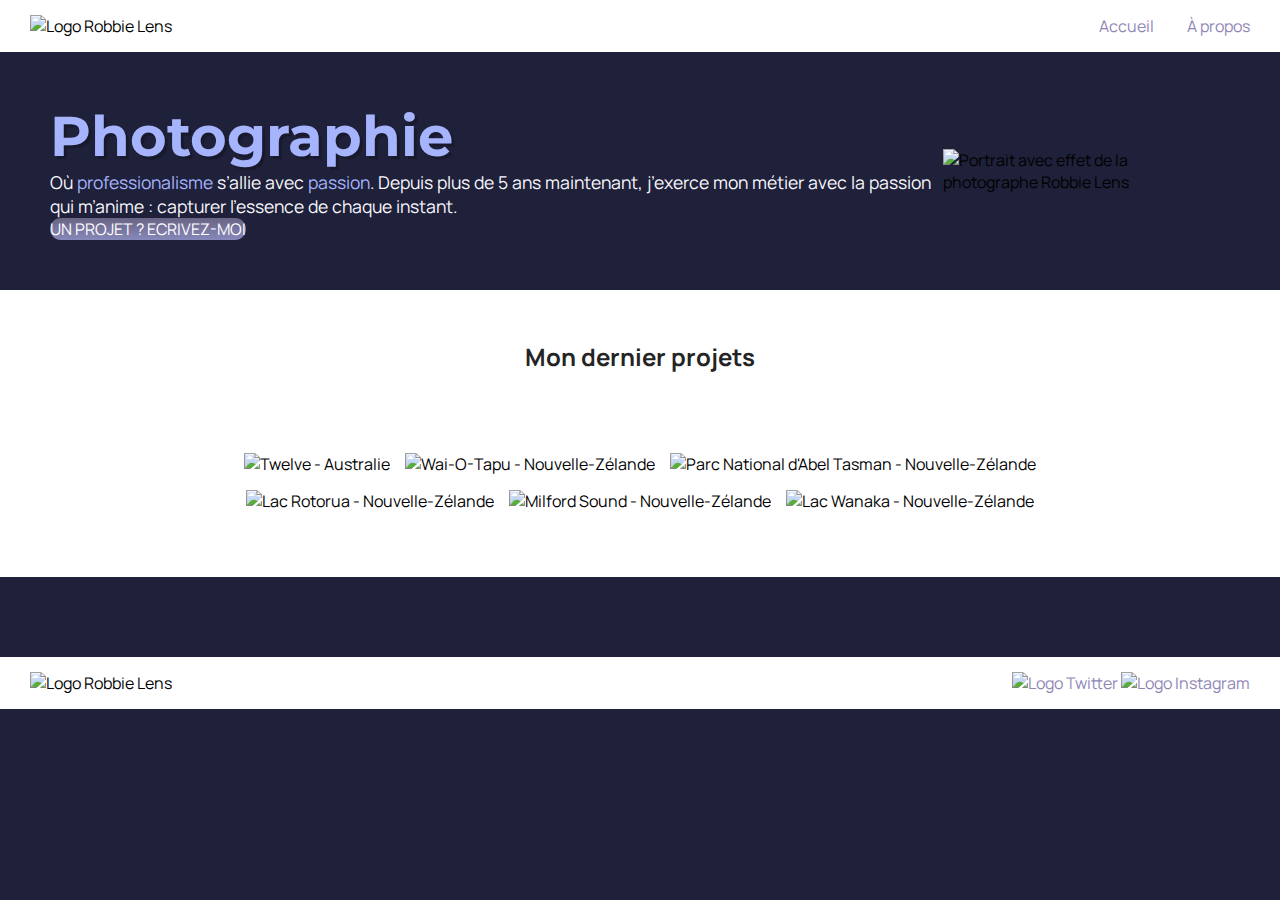
==== index.html @ 55c6f349 "Portfolio Robbie Lens - HTML CSS" ====
<!DOCTYPE html>
<html lang="fr">

<head>
    <meta charset="utf-8">
    <title>Accueil - Robbie Lens Photographie</title>
    <link href="style.css" rel="stylesheet">
    <link rel="preconnect" href="https://fonts.googleapis.com">
    <link rel="preconnect" href="https://fonts.gstatic.com" crossorigin>
    <link href="https://fonts.googleapis.com/css2?family=Montserrat:wght@100&display=swap" rel="stylesheet">
    <link href="https://fonts.googleapis.com/css2?family=Manrope&family=Montserrat:wght@100&display=swap" rel="stylesheet"> 

</head>

<body>
    <header>
        <nav>
            <img src="images/logo.png" alt="Logo Robbie Lens">
            <div>
                <a href="index.html" class="lien-icone">Accueil</a>
                <a href="a-propos.html" class="lien-icone">À propos</a>
            </div>
            
        </nav>
    </header>

    <main>
        <section class="accueil-introduction">
            <div>
                <h1>Photographie</h1>
                <p>
                    Où <em>professionalisme</em> s’allie avec <em>passion</em>. Depuis
                    plus de 5 ans maintenant, j’exerce mon métier avec la passion qui m’anime : capturer l’essence de chaque instant.
                </p>                
                <a href="" class="cta" >UN PROJET ? ECRIVEZ-MOI</a>
            </div>

            <div class="portrait">
                <img src="images/robbie-lens.png" alt="Portrait avec effet de la photographe Robbie Lens">
            </div>
                                
       </section>

        

        <section class="accueil-photos">
            <h2>Mon dernier projets</h2>

            <div class="galerie">
                <img src="images/element-1.png" alt="Twelve - Australie">
                <img src="images/element-2.png" alt="Wai-O-Tapu - Nouvelle-Zélande">
                <img src="images/element-3.png" alt="Parc National d'Abel Tasman - Nouvelle-Zélande">
            </div>
            <div class="galerie">
                <img src="images/element-4.png" alt="Lac Rotorua - Nouvelle-Zélande">
                <img src="images/element-5.png" alt="Milford Sound - Nouvelle-Zélande">
                <img src="images/element-6.png" alt="Lac Wanaka - Nouvelle-Zélande">
            </div>
            
            
        </section>

    </main>    
    <footer>        
            <img src="images/logo.png" alt="Logo Robbie Lens">
            <div>
                <a target="_blank" href="https://twitter.com/" class="lien-icone">
                    <img src="images/twitter.png" alt="Logo Twitter">
                </a>
                <a target="_blank" href="https://www.instagram.com/" class="lien-icone">
                    <img src="images/instagram.png" alt="Logo Instagram">
                </a>
            </div>
    </footer>
    
</body>

</html>
---- style.css ----
*{
    margin: 0px;
}

body{
    font-family: 'Manrope', sans-serif;
    font-size: 1em;
    background-color: #1f2039;
}

a{
    color: #8e86b5;
    text-decoration: none;
    
  }
  
em {
    color: #a5b4fc;
    font-style: normal;
  }

h1{
    color : #A5B4FC;
    font-size: 3.5em;
    font-family: 'Montserrat', sans-serif;
    text-shadow: 3px 3px 0px rgba(0,0,0,0.2);
}

h2{
    color : #f9f8ff;
}
p, li{
    
    font-size: 1.1em;
    color: #f9f8ff;
    
}

header, footer{
    background-color: white;
    padding: 15px 30px;
   
}

.cta{
    background: linear-gradient(#696484, #8788BA);
    border-radius: 50px;
    color: white;
    margin-top: 50px;
    
    
}

a:hover{
    text-decoration: underline;
}

.cta:hover{
    background: linear-gradient(#696484,#8788BA);
    text-decoration: none;

}

.lien-icone:hover{
    opacity : 0.5;
}

.carre-contenu{
   border-right: 1xp solid #8e86b5; 
   border-bottom: 1xp solid #8e86b5;
   padding: 50px;
}

.carre-contenu h2 {
    margin-top: 30px;
}

.carre-contenu ul{
    margin-top: 30px;
}

section{
    padding: 50px;
}

.a-propos-main{
    width: 50%;
    margin:auto;
}

footer, nav{
    display:flex;
    flex-direction: row;
    align-items: center;
    justify-content: space-between;
}

nav a{
    margin-left: 30px;
}

.accueil-photos{
    background-color: white;
    text-align: center;
    margin-bottom: 80px;
}

.accueil-photos h2{
    color: #242424;
    text-align: center;
    margin-bottom: 80px;
}

.accueil-photos div{
    display: flex;
    flex-direction: row;
    gap: 15px;
    justify-content: center;
    margin-bottom: 15px;
}

.accueil-introduction {
    display: flex;
    flex-direction: row;
    width: 90%;
    align-items: center;
      
  }
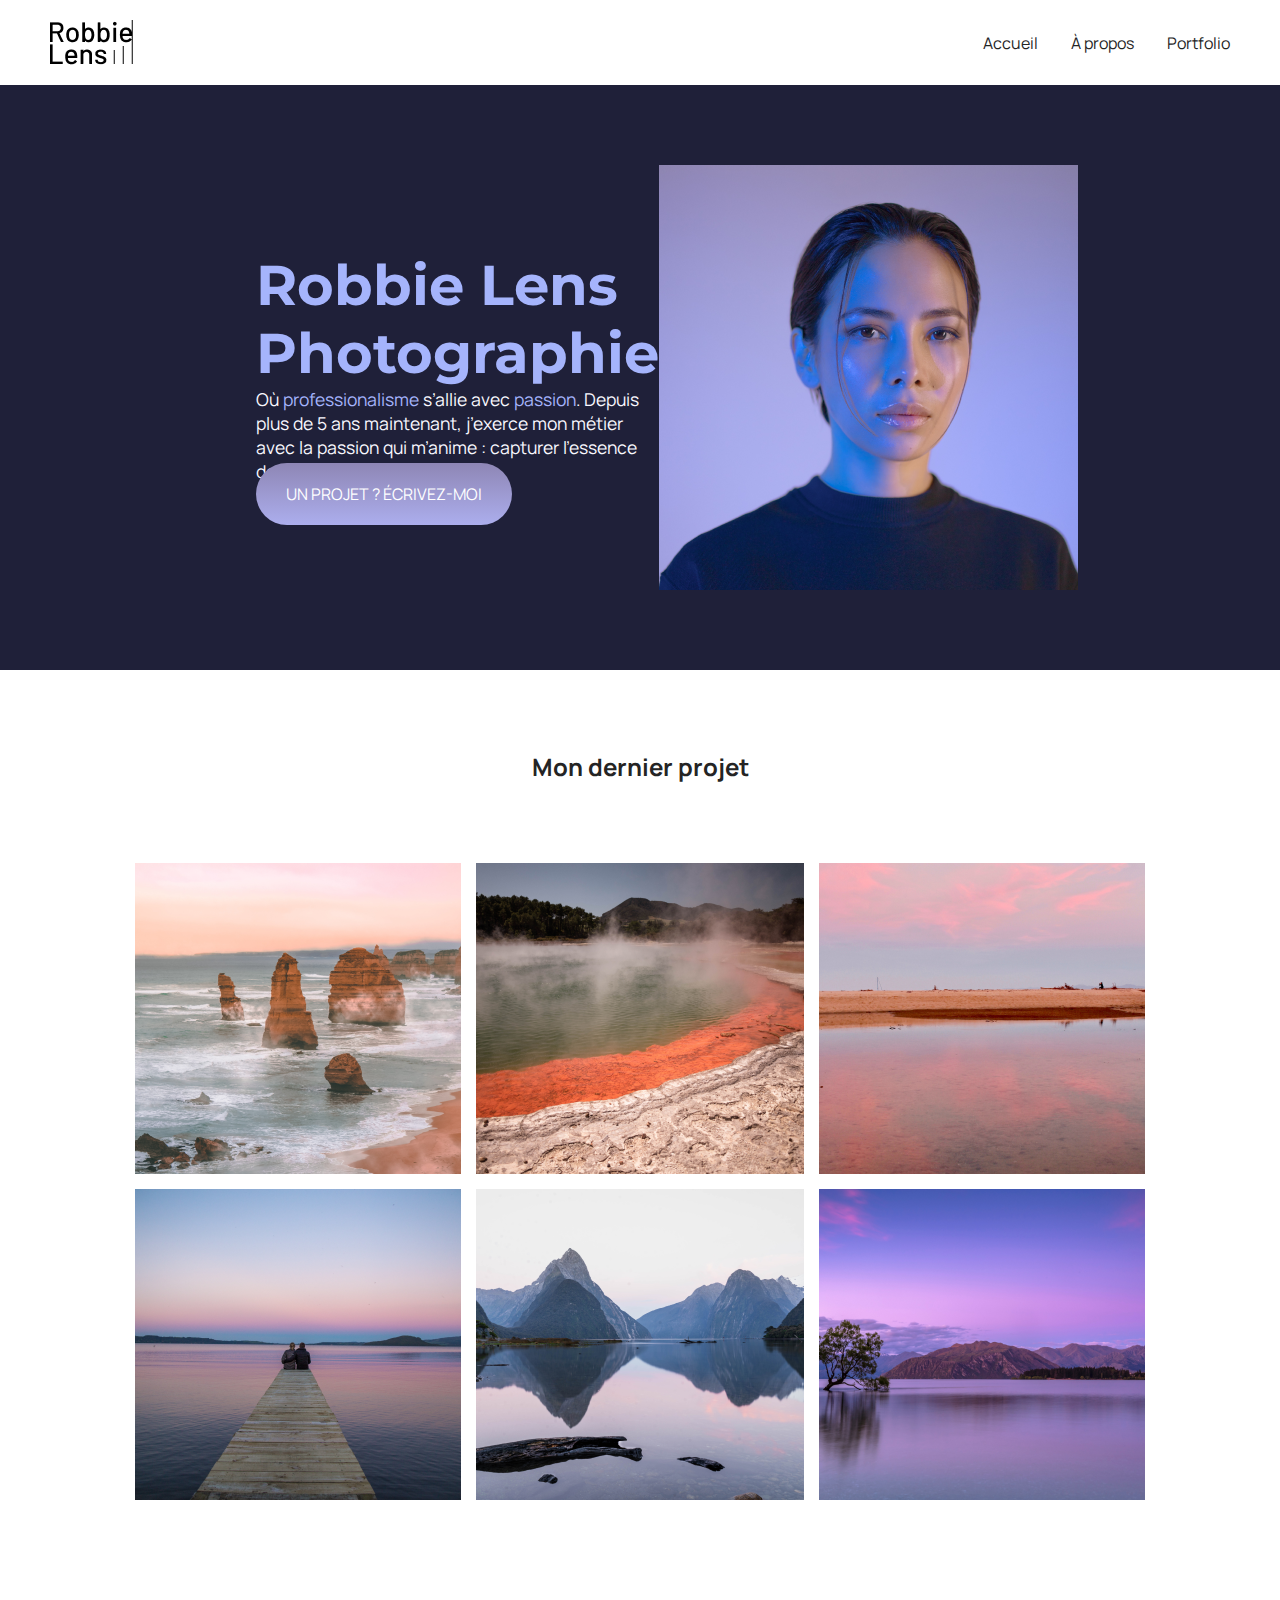
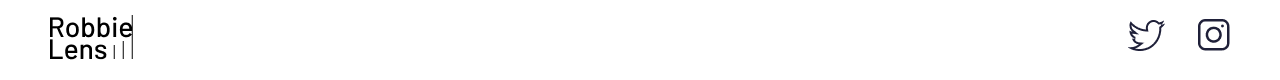
==== commit 41a3f50d: "Ajout page Portfolio + Grid Css" ====
--- a/index.html
+++ b/index.html
@@ -2,77 +2,63 @@
 <html lang="fr">
 
 <head>
-    <meta charset="utf-8">
+    <meta charset="utf-8" >
     <title>Accueil - Robbie Lens Photographie</title>
-    <link href="style.css" rel="stylesheet">
+    <link href="style.css" rel="stylesheet" >
     <link rel="preconnect" href="https://fonts.googleapis.com">
     <link rel="preconnect" href="https://fonts.gstatic.com" crossorigin>
-    <link href="https://fonts.googleapis.com/css2?family=Montserrat:wght@100&display=swap" rel="stylesheet">
-    <link href="https://fonts.googleapis.com/css2?family=Manrope&family=Montserrat:wght@100&display=swap" rel="stylesheet"> 
-
+    <link href="https://fonts.googleapis.com/css2?family=Manrope&family=Montserrat&display=swap" rel="stylesheet">
 </head>
 
 <body>
     <header>
         <nav>
-            <img src="images/logo.png" alt="Logo Robbie Lens">
+            <img src="Image/logo.png" alt="Logo Robbie Lens" >
             <div>
-                <a href="index.html" class="lien-icone">Accueil</a>
-                <a href="a-propos.html" class="lien-icone">À propos</a>
+                <a href="index.html">Accueil</a>
+                <a href="a-propos.html">À propos</a>
+                <a href="portfolio.html">Portfolio</a>
             </div>
-            
         </nav>
     </header>
-
     <main>
         <section class="accueil-introduction">
             <div>
-                <h1>Photographie</h1>
+                <h1>Robbie Lens Photographie</h1>
                 <p>
                     Où <em>professionalisme</em> s’allie avec <em>passion</em>. Depuis
-                    plus de 5 ans maintenant, j’exerce mon métier avec la passion qui m’anime : capturer l’essence de chaque instant.
-                </p>                
-                <a href="" class="cta" >UN PROJET ? ECRIVEZ-MOI</a>
+                    plus de 5 ans maintenant, j’exerce mon métier avec la passion
+                    qui m’anime : capturer l’essence de chaque instant.
+                </p>
+                <a href="" class="cta">UN PROJET ? ÉCRIVEZ-MOI</a>
             </div>
-
-            <div class="portrait">
-                <img src="images/robbie-lens.png" alt="Portrait avec effet de la photographe Robbie Lens">
+            <img src="Image/robbie-lens.png" alt="Portrait avec effet de la photographe Robbie Lens" >
+        </section>
+        <section class="accueil-photos">
+            <h2>Mon dernier projet</h2>
+            <div>
+                <img src="Image/element-1.png" alt="Twelve apostles - Australie" >
+                <img src="Image/element-2.png" alt="Wai-O-Tapu - Nouvelle-Zélande" >
+                <img src="Image/element-3.png" alt="Parc National d’Abel Tasman - Nouvelle-Zélande" >
             </div>
-                                
-       </section>
-
-        
-
-        <section class="accueil-photos">
-            <h2>Mon dernier projets</h2>
-
-            <div class="galerie">
-                <img src="images/element-1.png" alt="Twelve - Australie">
-                <img src="images/element-2.png" alt="Wai-O-Tapu - Nouvelle-Zélande">
-                <img src="images/element-3.png" alt="Parc National d'Abel Tasman - Nouvelle-Zélande">
+            <div>
+                <img src="Image/element-4.png" alt="Lac Rotorua - Nouvelle-Zélande" >
+                <img src="Image/element-5.png" alt="Milford Sound - Nouvelle-Zélande" >
+                <img src="Image/element-6.png" alt="Lac Wanaka - Nouvelle-Zélande" >
             </div>
-            <div class="galerie">
-                <img src="images/element-4.png" alt="Lac Rotorua - Nouvelle-Zélande">
-                <img src="images/element-5.png" alt="Milford Sound - Nouvelle-Zélande">
-                <img src="images/element-6.png" alt="Lac Wanaka - Nouvelle-Zélande">
-            </div>
-            
-            
         </section>
-
-    </main>    
-    <footer>        
-            <img src="images/logo.png" alt="Logo Robbie Lens">
-            <div>
-                <a target="_blank" href="https://twitter.com/" class="lien-icone">
-                    <img src="images/twitter.png" alt="Logo Twitter">
-                </a>
-                <a target="_blank" href="https://www.instagram.com/" class="lien-icone">
-                    <img src="images/instagram.png" alt="Logo Instagram">
-                </a>
-            </div>
+    </main>
+    <footer>
+        <img src="Image/logo.png" alt="Logo Robbie Lens" >
+        <div>
+            <a target="_blank" href="https://twitter.com/" class="lien-icone">
+                <img src="Image/twitter.png" alt="Logo Twitter" >
+            </a>
+            <a target="_blank" href="https://www.instagram.com/" class="lien-icone">
+                <img src="Image/instagram.png" alt="Logo Instagram" >
+            </a>
+        </div>
     </footer>
-    
 </body>
 
-</html>+</html>
--- a/style.css
+++ b/style.css
@@ -1,128 +1,166 @@
-*{
-    margin: 0px;
+* {
+  margin: 0;
 }
 
-body{
-    font-family: 'Manrope', sans-serif;
-    font-size: 1em;
-    background-color: #1f2039;
+body {
+  font-family: 'Manrope', sans-serif;
+  font-size: 1em;
+  background-color: #1f2039;
 }
 
-a{
-    color: #8e86b5;
-    text-decoration: none;
-    
-  }
-  
-em {
-    color: #a5b4fc;
-    font-style: normal;
-  }
-
-h1{
-    color : #A5B4FC;
-    font-size: 3.5em;
-    font-family: 'Montserrat', sans-serif;
-    text-shadow: 3px 3px 0px rgba(0,0,0,0.2);
+a {
+  color: #242424;
+  text-decoration: none;
 }
 
-h2{
-    color : #f9f8ff;
-}
-p, li{
-    
-    font-size: 1.1em;
-    color: #f9f8ff;
-    
+em {
+  color: #a5b4fc;
+  font-style: normal;
 }
 
-header, footer{
-    background-color: white;
-    padding: 15px 30px;
-   
+h1 {
+  font-size: 3.5em;
+  color: #a5b4fc;
+  font-family: 'Montserrat', sans-serif;
 }
 
-.cta{
-    background: linear-gradient(#696484, #8788BA);
-    border-radius: 50px;
-    color: white;
-    margin-top: 50px;
-    
-    
+h2 {
+  color: #f9f8ff;
 }
 
-a:hover{
-    text-decoration: underline;
+p,
+li {
+  font-size: 1.1em;
+  color: #f9f8ff;
 }
 
-.cta:hover{
-    background: linear-gradient(#696484,#8788BA);
-    text-decoration: none;
+header,
+footer {
+  background-color: white;
+  padding: 20px 50px;
+}
+
+.cta {
+  background: linear-gradient(#8e86b5, #acaeed);
+  color: white;
+  border-radius: 50px;
+  padding: 20px 30px;
+}
+
+a:hover {
+  text-decoration: underline;
+}
+
+.cta:hover {
+  background: linear-gradient(#696484, #8788ba);
+  text-decoration: none;
+}
+
+.lien-icone {
+  margin-left: 30px;
+}
+
+.lien-icone:hover {
+  opacity: 0.5;
+}
+
+.carre-contenu {
+  border-right: 1px solid #8e86b5;
+  border-bottom: 1px solid #8e86b5;
+  padding: 50px;
+}
+
+.carre-contenu h2 {
+  margin-top: 30px;
+}
+
+.carre-contenu ul {
+  margin-top: 30px;
+}
+
+section {
+  padding: 80px;
+}
+
+.a-propos-main {
+  width: 50%;
+  margin: auto;
+}
+
+footer,
+nav {
+  display: flex;
+  flex-direction: row;
+  align-items: center;
+  justify-content: space-between;
+}
+
+nav a {
+  margin-left: 30px;
+}
+
+.accueil-photos {
+  background-color: white;
+  padding: 80px;
+}
+
+.accueil-photos h2 {
+  color: #242424;
+  text-align: center;
+  margin-bottom: 80px;
+}
+
+.accueil-photos div {
+  display: flex;
+  flex-direction: row;
+  gap: 15px;
+  justify-content: center;
+  margin-bottom: 15px;
+}
+
+.accueil-introduction {
+  display: flex;
+  flex-direction: row;
+  width: 60%;
+  align-items: center;
+  margin: auto;
+}
+
+
+
+.portfolio-section-photos h2 {
+  color: #242424;
+  margin: 50px;
+}
+
+.portfolio-section-photos{
+  background: white;
+  padding: 80px;
+}
+
+.grid-paysages img,
+.grid-portraits img {
+  width: 100%;
+  height: 100%;
+  /* Même si vous ne connaissez pas cette propriété, vous en aurez besoin pour permettre aux images de respecter les dimensions de la grid CSS */
+  object-fit: cover;
+}
+
+.grid-paysages{
+  max-width: fit-content;
+
+  display: grid;
+  grid-template-columns: repeat(3, 1fr);
+  grid-template-rows: repeat(3, 300px);
+  grid-gap: 15px;
 
 }
 
-.lien-icone:hover{
-    opacity : 0.5;
-}
-
-.carre-contenu{
-   border-right: 1xp solid #8e86b5; 
-   border-bottom: 1xp solid #8e86b5;
-   padding: 50px;
-}
-
-.carre-contenu h2 {
-    margin-top: 30px;
-}
-
-.carre-contenu ul{
-    margin-top: 30px;
-}
-
-section{
-    padding: 50px;
-}
-
-.a-propos-main{
-    width: 50%;
-    margin:auto;
-}
-
-footer, nav{
-    display:flex;
-    flex-direction: row;
-    align-items: center;
-    justify-content: space-between;
-}
-
-nav a{
-    margin-left: 30px;
-}
-
-.accueil-photos{
-    background-color: white;
-    text-align: center;
-    margin-bottom: 80px;
-}
-
-.accueil-photos h2{
-    color: #242424;
-    text-align: center;
-    margin-bottom: 80px;
-}
-
-.accueil-photos div{
-    display: flex;
-    flex-direction: row;
-    gap: 15px;
-    justify-content: center;
-    margin-bottom: 15px;
-}
-
-.accueil-introduction {
-    display: flex;
-    flex-direction: row;
-    width: 90%;
-    align-items: center;
-      
-  }+.grid-portraits{
+  
+  display: grid;
+  grid-template-columns: repeat(3, 1fr);
+  grid-template-rows: repeat(2, 300px);
+  grid-gap: 15px;
+  
+}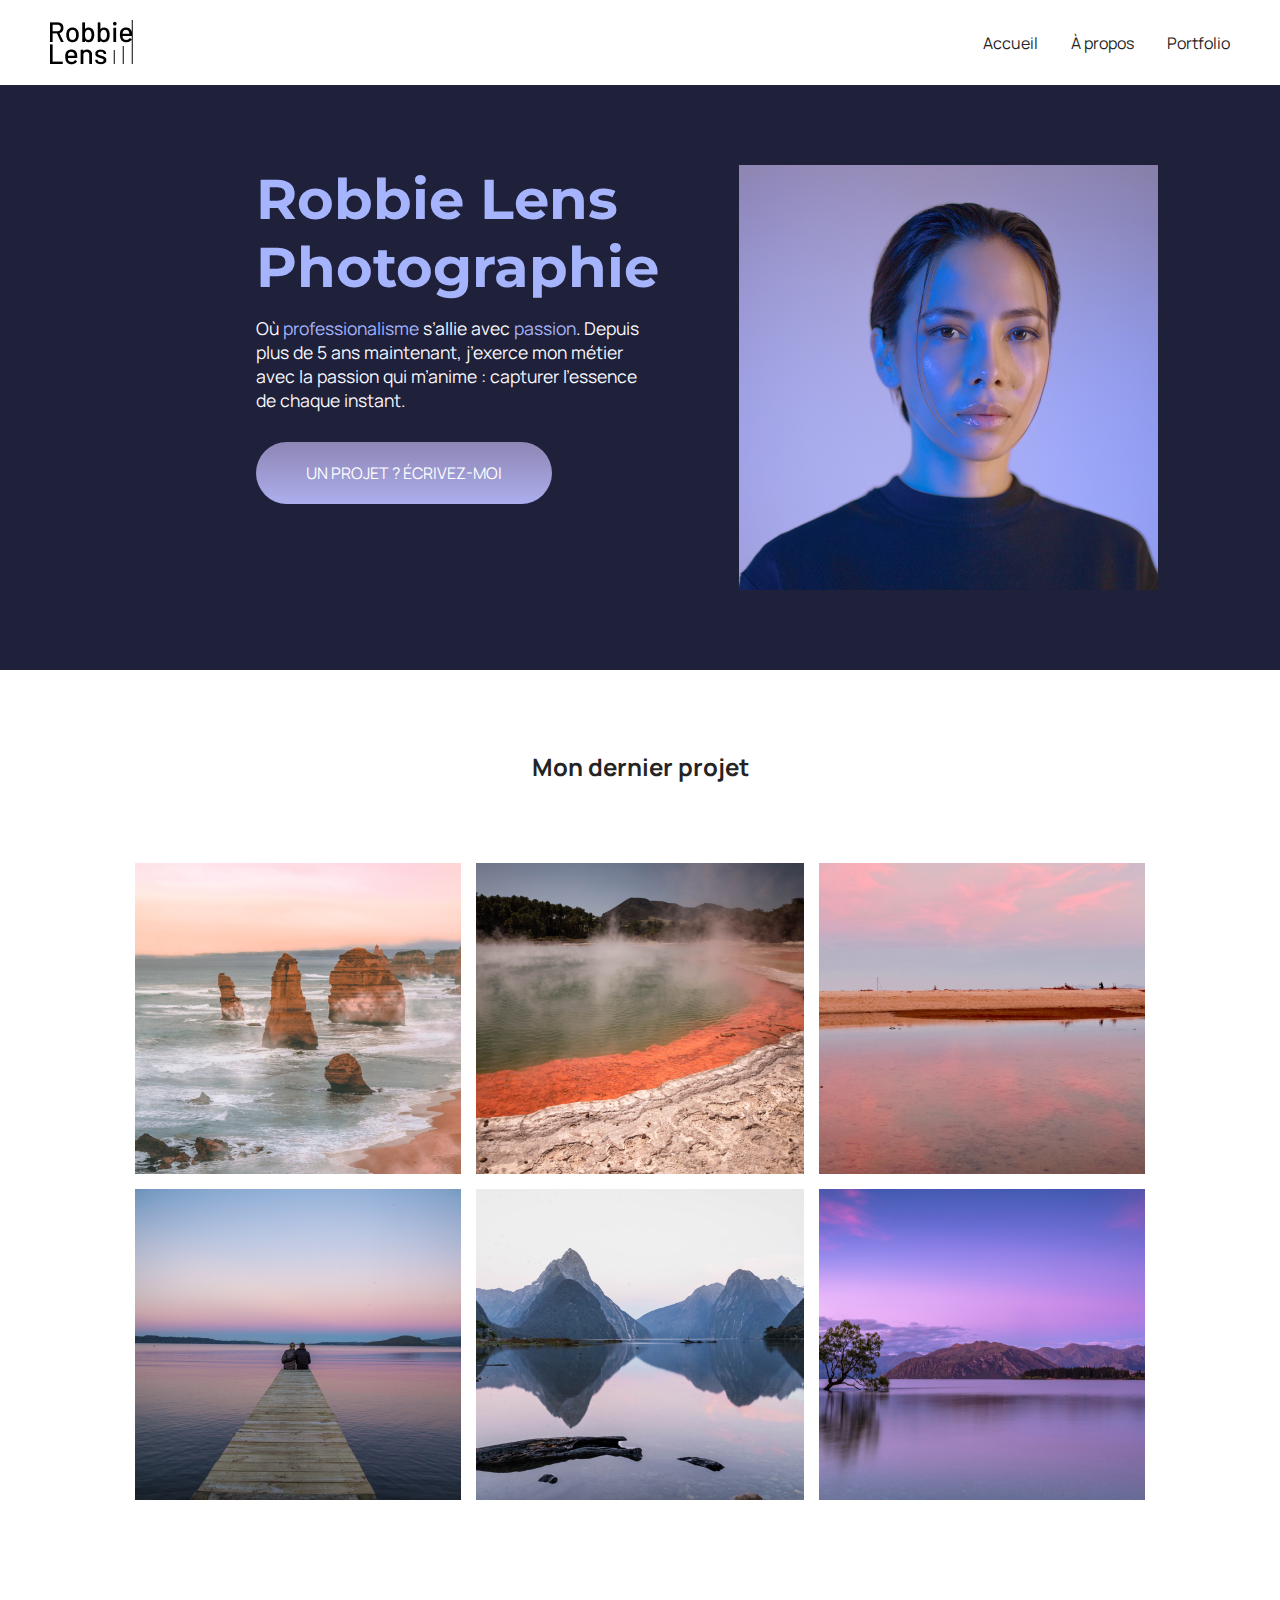
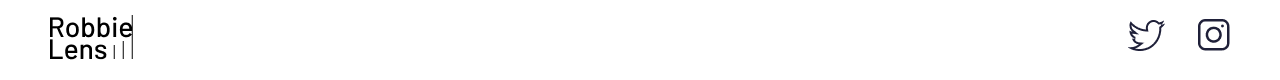
==== commit d5fab996: "Tableau des tarifs - Page a-propos" ====
--- a/index.html
+++ b/index.html
@@ -4,7 +4,8 @@
 <head>
     <meta charset="utf-8" >
     <title>Accueil - Robbie Lens Photographie</title>
-    <link href="style.css" rel="stylesheet" >
+    <link href="Style/style.css" rel="stylesheet" >
+    <link href="Style/index.css" rel="stylesheet">
     <link rel="preconnect" href="https://fonts.googleapis.com">
     <link rel="preconnect" href="https://fonts.gstatic.com" crossorigin>
     <link href="https://fonts.googleapis.com/css2?family=Manrope&family=Montserrat&display=swap" rel="stylesheet">
--- a/Style/style.css
+++ b/Style/style.css
@@ -0,0 +1,85 @@
+* {
+  margin: 0;
+}
+
+body {
+  font-family: 'Manrope', sans-serif;
+  font-size: 1em;
+  background-color: #1f2039;
+}
+
+a {
+  color: #242424;
+  text-decoration: none;
+}
+
+em {
+  color: #a5b4fc;
+  font-style: normal;
+}
+
+h1 {
+  font-size: 3.5em;
+  color: #a5b4fc;
+  font-family: 'Montserrat', sans-serif;
+}
+
+h2 {
+  color: #f9f8ff;
+}
+
+p,
+li {
+  font-size: 1.1em;
+  color: #f9f8ff;
+}
+
+header,
+footer {
+  background-color: white;
+  padding: 20px 50px;
+}
+
+.cta {
+  display: inline-block;
+  background: linear-gradient(#8e86b5, #acaeed);
+  color: white;
+  border-radius: 50px;
+  padding: 20px 50px;
+  
+}
+
+a:hover {
+  text-decoration: underline;
+}
+
+.cta:hover {
+  background: linear-gradient(#696484, #8788ba);
+  text-decoration: none;
+}
+
+.lien-icone {
+  margin-left: 30px;
+}
+
+.lien-icone:hover {
+  opacity: 0.5;
+}
+
+
+section {
+  padding: 80px;
+}
+
+footer,
+nav {
+  display: flex;
+  flex-direction: row;
+  align-items: center;
+  justify-content: space-between;
+}
+
+nav a {
+  margin-left: 30px;
+}
+
--- a/Style/index.css
+++ b/Style/index.css
@@ -0,0 +1,37 @@
+.accueil-photos{
+    background-color: white;
+    padding: 80px;
+}
+
+.accueil-photos h2{
+    color: #242424;
+    text-align: center;
+    margin-bottom: 80px;
+}
+
+.accueil-photos div{
+    display: flex;
+    flex-direction: row;
+    gap: 15px;
+    justify-content: center;
+    margin-bottom: 15px;
+}
+
+.accueil-introduction{
+    display: flex;
+    flex-direction: row;
+    width: 60%;
+    align-items: flex-start;
+    margin: auto;
+}
+
+.accueil-introduction h1{
+    margin-bottom: 15px;
+}
+
+.accueil-introduction p{
+    margin-bottom: 30px;
+}
+.accueil-introduction div{
+    padding-right: 80px;
+}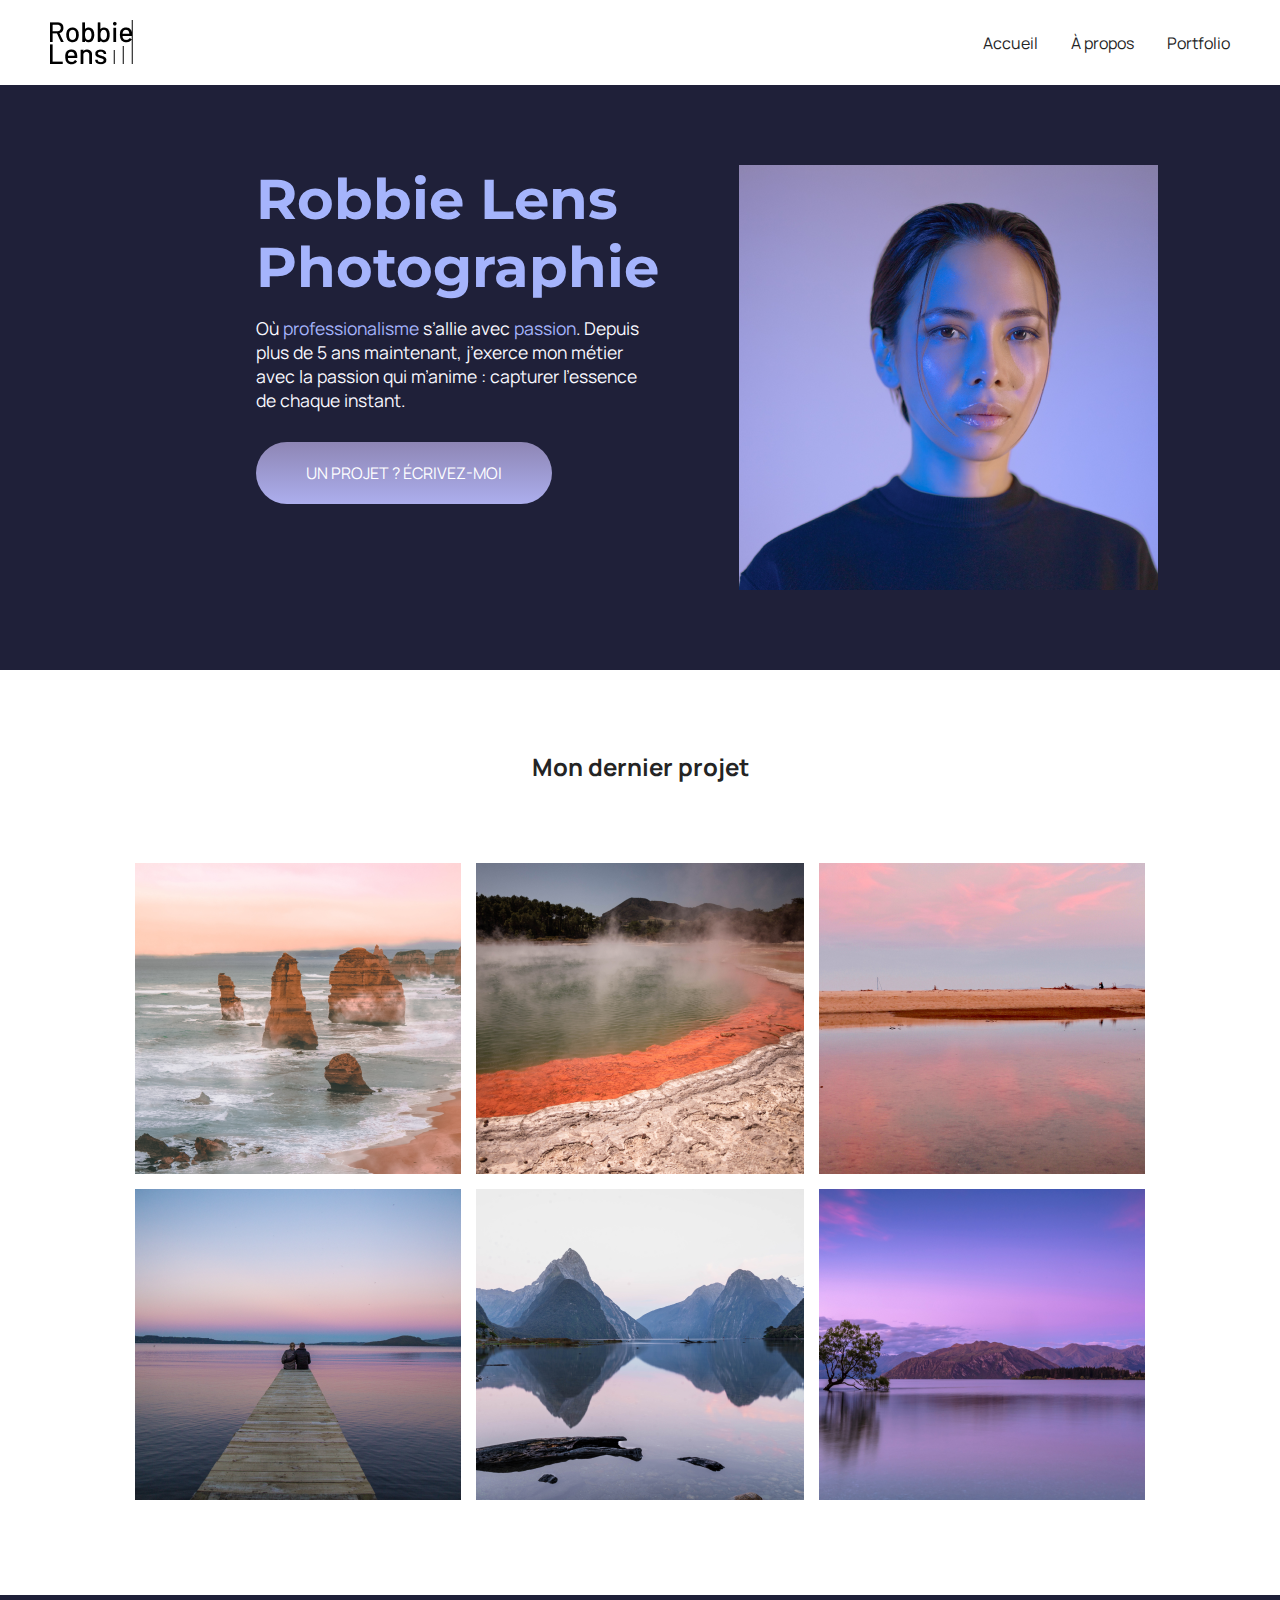
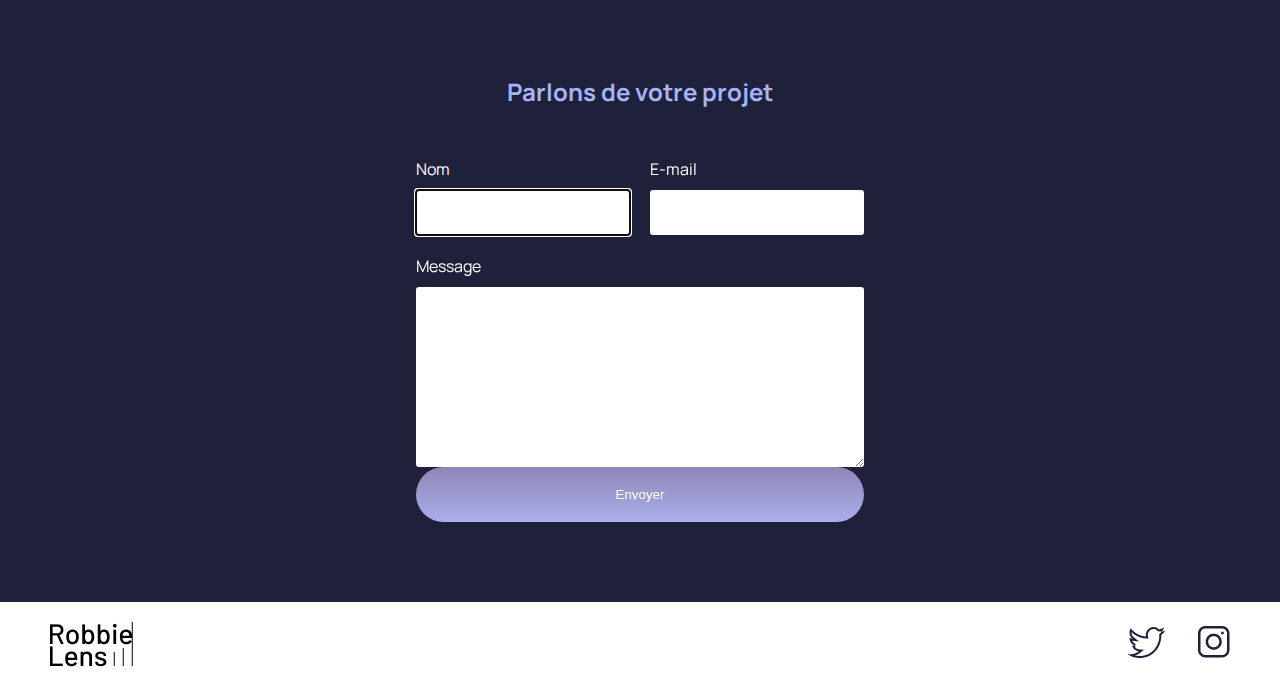
==== commit bfe1e2dc: "Formulaire de contact" ====
--- a/index.html
+++ b/index.html
@@ -23,6 +23,8 @@
         </nav>
     </header>
     <main>
+
+        <!-- Dernier projet - photo - display:flex -->
         <section class="accueil-introduction">
             <div>
                 <h1>Robbie Lens Photographie</h1>
@@ -31,7 +33,7 @@
                     plus de 5 ans maintenant, j’exerce mon métier avec la passion
                     qui m’anime : capturer l’essence de chaque instant.
                 </p>
-                <a href="" class="cta">UN PROJET ? ÉCRIVEZ-MOI</a>
+                <a href="formulaire" class="cta">UN PROJET ? ÉCRIVEZ-MOI</a>
             </div>
             <img src="Image/robbie-lens.png" alt="Portrait avec effet de la photographe Robbie Lens" >
         </section>
@@ -48,7 +50,32 @@
                 <img src="Image/element-6.png" alt="Lac Wanaka - Nouvelle-Zélande" >
             </div>
         </section>
+        
+        <!-- Formulaire de contact -->
+        <section id="contact" class="section-contact">
+            <h2>Parlons de votre projet</h2>
+            <form method="get" action="#">
+                
+                <div class="form-nom-email">
+                    <div class="form-column">
+                        <label for="nom">Nom</label>
+                        <input type="text" name="nom" id="nom" autofocus required>    
+                    </div>
+                    <div class="form-column">
+                        <label for="email">E-mail</label>
+                        <input type="email" name="email" id="email" required>
+                    </div>
+                </div>
+                <label for="message">Message</label>
+                <textarea name="message" id="message" rows="10"></textarea>
+                <input type="submit" value="Envoyer" class="cta">
+                
+            </form>
+        </section>
+        
     </main>
+
+    <!-- Pied-de-page -->
     <footer>
         <img src="Image/logo.png" alt="Logo Robbie Lens" >
         <div>
--- a/Style/index.css
+++ b/Style/index.css
@@ -34,4 +34,49 @@
 }
 .accueil-introduction div{
     padding-right: 80px;
+}
+
+
+.section-contact h2{
+    color: #a5b4fc;
+    text-align: center;
+    margin-bottom: 50px;
+}
+
+form{
+    display: flex;
+    flex-direction: column;
+    width: 40%;
+    margin:auto;
+    color:white;
+}
+
+.form-nom-email{
+    display:flex;
+    flex-direction: row;
+    gap: 20px;
+}
+
+.form-column{
+    flex: 1;
+    display: flex;
+    flex-direction: column;
+    margin-bottom: 20px;
+}
+
+input,
+textarea{
+    padding: 15px;
+    border-radius: 3px;
+    border: none;
+}
+
+label{
+    margin-bottom: 10px;
+}
+
+input[type='subit']{
+    width: 200px;
+    margin: auto;
+    margin-top: 30px
 }